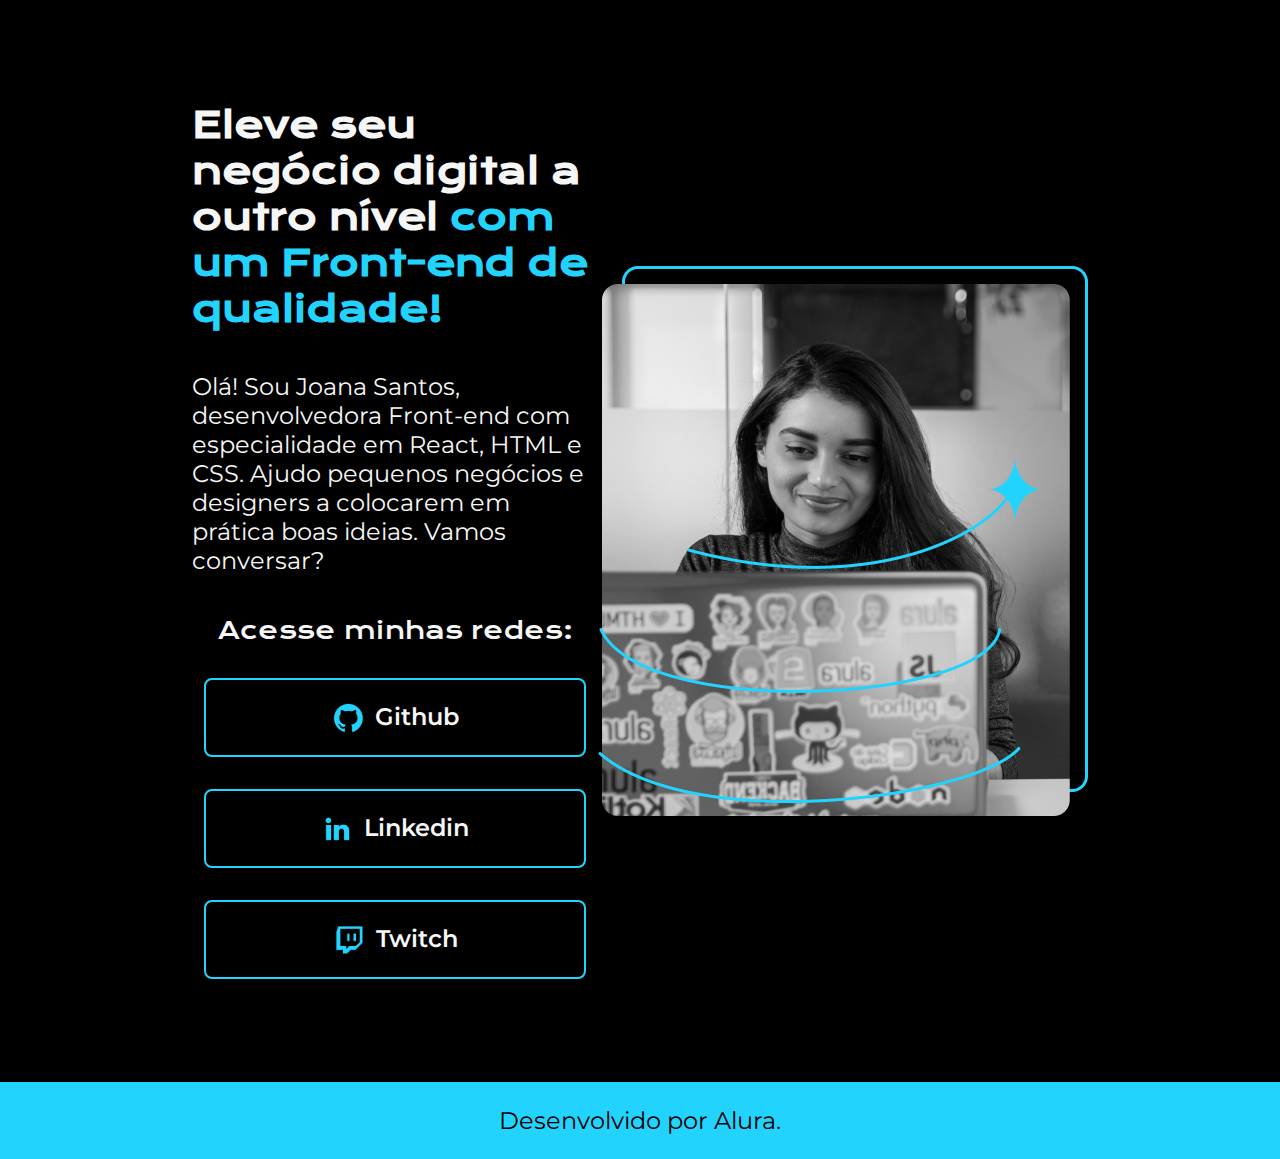
==== index.html @ 49134344 "Adcionando arquivos" ====
<!DOCTYPE html>
<html lang="pt-br">
<head>
    <meta charset="UTF-8">
    <meta http-equiv="X-UA-Compatible" content="IE=edge">
    <meta name="viewport" content="width=device-width, initial-scale=1.0">
    <title>Portifolio</title>
    <link rel="stylesheet" href="style.css">
</head>
<body>
    <header></header>
    <main class="apresentacao">
        <section class="apresentacao__conteudo">
            <h1 class="apresentacao__conteudo__titulo">Eleve seu negócio digital a outro nível <strong  class="titulo-destaque" >com um Front-end de qualidade!</strong></h1>
            <p class="apresentacao__conteudo__texto">Olá! Sou Joana Santos, desenvolvedora Front-end com especialidade em React, HTML e CSS. Ajudo pequenos negócios e designers a colocarem em prática boas ideias. Vamos conversar?</p>
             <div class="apresentacao__links">
                <h2 class="apresentacao__links__subtitulo">Acesse minhas redes:</h2>
                <a class="apresentacao__links__link" href="https://github.com/AndreSVyeyra">
                    <img src="./img/github.png">
                    Github
                </a>
                <a class="apresentacao__links__link" href="https://www.linkedin.com/in/andre-vyeyra/">
                    <img src="./img/linkedin.png">
                    Linkedin
                </a>
                <a class="apresentacao__links__link" href="https://www.linkedin.com/in/andre-vyeyra/">
                    <img src="./img/twitch.png">
                    Twitch
                </a>
            </div>
        </section>
        <img src="/img/Imagem.png" alt="Foto da Joana Santos programando">
    </main>
    <footer class="rodape">
        <p>Desenvolvido por Alura.</p>
    </footer>
</body>
</html>
---- style.css ----
@import url('https://fonts.googleapis.com/css2?family=Krona+One&family=Montserrat&family=Open+Sans:wght@500&display=swap');
@import url('https://fonts.googleapis.com/css2?family=Montserrat:wght@600&display=swap');

*{
    margin:0;
    padding:0;
}


body {
    box-sizing:border-box;
    background-color:#000000;
    color:#F6F6F6;
}

.titulo-destaque{
    color:#22D4FD;
}

.apresentacao{
    padding:8% 15%;
    display: flex;
    align-items:center;
    justify-content: space-between;
}

.apresentacao__conteudo{
    width:615px;
    display: flex;
    flex-direction: column;
    gap:40px;
}

.apresentacao__conteudo__titulo{
    font-size:36px;
    font-family: 'Krona One', sans-serif;
}

.apresentacao__conteudo__texto{
    font-size:24px;
    font-family: 'Montserrat', sans-serif;
}

.apresentacao__links{
    display: flex;
    flex-direction: column;
    justify-content: space-between;
    align-items: center;
    gap:32px;
}


.apresentacao__links__subtitulo{
    font-family: 'Krona One', sans-serif;
    font-weight: 400;
    font-size: 24px;
}

.apresentacao__links__link{
    /* background-color:#22d4fd; */
    display: flex;
    justify-content: center ;
    gap:10px;
    border: 2px solid #22d4fd;
    width: 378px;
    text-align: center;
    border-radius:8px;
    font-size: 24px;
    padding: 21.5px 0;
    color: #F6F6F6;
    text-decoration:none;
    font-family:'Montserrat', sans-serif;
    font-weight: 600;
}

.apresentacao__links__link:hover{
    background: #272727;
}

.rodape{
    color:#000000;
    background:#22D4FD;
    padding: 24px;
    text-align:center;
    font-family:'Montserrat', sans-serif;
    font-size:24px;
    width: 400;
}
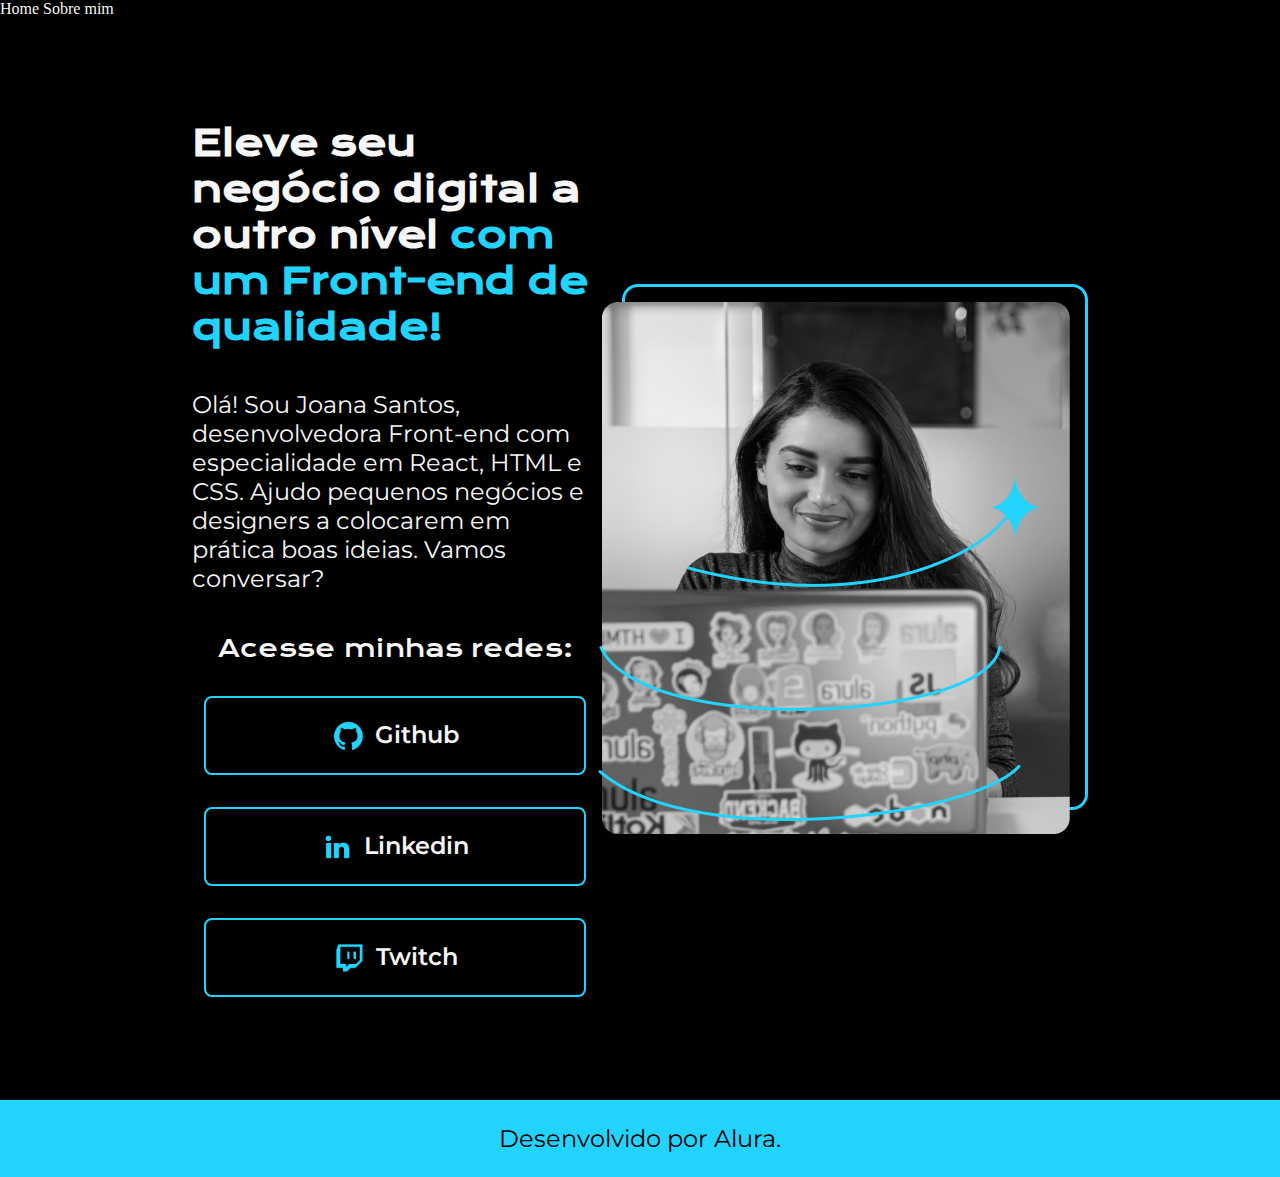
==== commit 7e21ea3e: "Adicionando arquivos ao footer" ====
--- a/index.html
+++ b/index.html
@@ -8,7 +8,12 @@
     <link rel="stylesheet" href="style.css">
 </head>
 <body>
-    <header></header>
+    <header>
+        <nav clas="cabecalho">
+            <a clas="cabecalho_link">Home</a>
+            <a class="cabecalho_link">Sobre mim</a>
+        </nav>
+    </header>
     <main class="apresentacao">
         <section class="apresentacao__conteudo">
             <h1 class="apresentacao__conteudo__titulo">Eleve seu negócio digital a outro nível <strong  class="titulo-destaque" >com um Front-end de qualidade!</strong></h1>
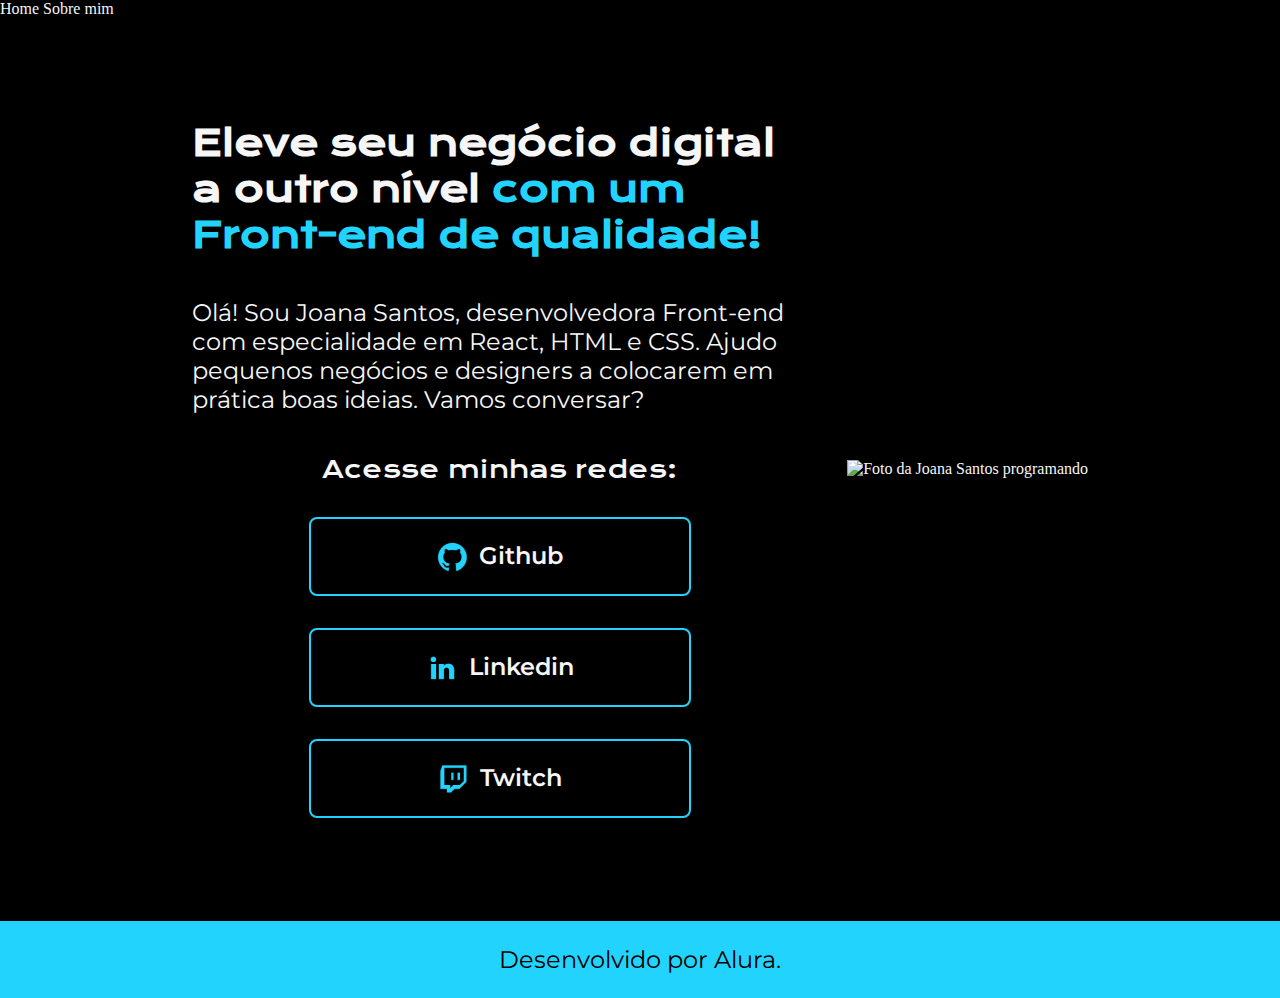
==== commit dafde5e3: "Alterando nomeclatura do arquivo imagem" ====
--- a/index.html
+++ b/index.html
@@ -34,7 +34,7 @@
                 </a>
             </div>
         </section>
-        <img src="/img/Imagem.png" alt="Foto da Joana Santos programando">
+        <img src="/img/imagem.png" alt="Foto da Joana Santos programando">
     </main>
     <footer class="rodape">
         <p>Desenvolvido por Alura.</p>
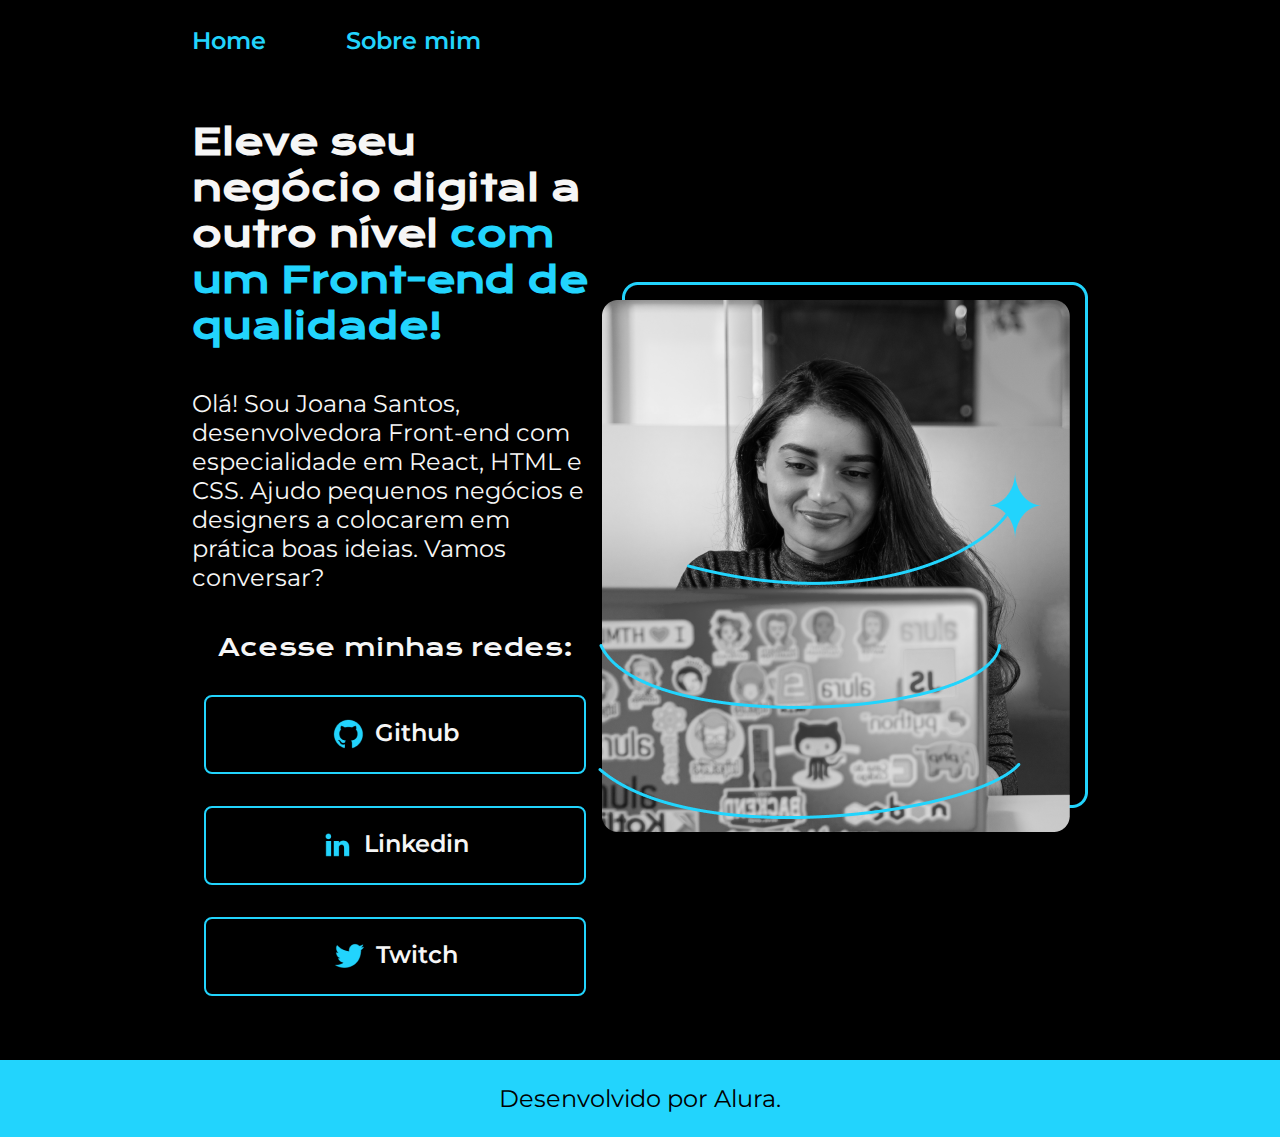
==== commit 74b2dfa8: "Adicionando novos arquivos" ====
--- a/index.html
+++ b/index.html
@@ -5,13 +5,13 @@
     <meta http-equiv="X-UA-Compatible" content="IE=edge">
     <meta name="viewport" content="width=device-width, initial-scale=1.0">
     <title>Portifolio</title>
-    <link rel="stylesheet" href="style.css">
+    <link rel="stylesheet" href="./styles/style.css">
 </head>
 <body>
-    <header>
-        <nav clas="cabecalho">
-            <a clas="cabecalho_link">Home</a>
-            <a class="cabecalho_link">Sobre mim</a>
+    <header class="cabecalho">
+        <nav class="cabecalho_menu">
+            <a class="cabecalho_link" href="index.html">Home</a>
+            <a class="cabecalho_link" href="about.html">Sobre mim</a>
         </nav>
     </header>
     <main class="apresentacao">
@@ -21,20 +21,20 @@
              <div class="apresentacao__links">
                 <h2 class="apresentacao__links__subtitulo">Acesse minhas redes:</h2>
                 <a class="apresentacao__links__link" href="https://github.com/AndreSVyeyra">
-                    <img src="./img/github.png">
+                    <img src="./assets/github.png">
                     Github
                 </a>
                 <a class="apresentacao__links__link" href="https://www.linkedin.com/in/andre-vyeyra/">
-                    <img src="./img/linkedin.png">
+                    <img src="./assets/linkedin.png">
                     Linkedin
                 </a>
                 <a class="apresentacao__links__link" href="https://www.linkedin.com/in/andre-vyeyra/">
-                    <img src="./img/twitch.png">
+                    <img src="./assets/twitter.png">
                     Twitch
                 </a>
             </div>
         </section>
-        <img src="/img/imagem.png" alt="Foto da Joana Santos programando">
+        <img src="/assets/imagem.png" alt="Foto da Joana Santos programando">
     </main>
     <footer class="rodape">
         <p>Desenvolvido por Alura.</p>
--- a/styles/style.css
+++ b/styles/style.css
@@ -0,0 +1,107 @@
+@import url('https://fonts.googleapis.com/css2?family=Krona+One&family=Montserrat&family=Open+Sans:wght@500&display=swap');
+@import url('https://fonts.googleapis.com/css2?family=Montserrat:wght@600&display=swap');
+
+*{
+    margin:0;
+    padding:0;
+}
+
+
+body {
+    box-sizing:border-box;
+    background-color:#000000;
+    color:#F6F6F6;
+}
+
+.cabecalho{
+    padding: 2% 0% 0% 15%;
+}
+
+.cabecalho_menu{
+    display: flex;
+    gap:80px;
+}
+
+.cabecalho_link{
+    font-family: 'Montserrat' , sans-serif;
+    font-size: 24px;
+    font-weight: 600;
+    color:#22D4FD;
+    text-decoration: none;
+}
+
+.apresentacao{
+    padding:5% 15%;
+    display: flex;
+    align-items:center;
+    justify-content: space-between;
+}
+
+.apresentacao__conteudo{
+    width:615px;
+    display: flex;
+    flex-direction: column;
+    gap:40px;
+}
+
+.apresentacao__conteudo__titulo{
+    font-size:36px;
+    font-family: 'Krona One', sans-serif;
+}
+
+.titulo-destaque{
+    color:#22D4FD;
+}
+
+
+.apresentacao__conteudo__texto{
+    font-size:24px;
+    font-family: 'Montserrat', sans-serif;
+}
+
+.apresentacao__links{
+    display: flex;
+    flex-direction: column;
+    justify-content: space-between;
+    align-items: center;
+    gap:32px;
+}
+
+
+.apresentacao__links__subtitulo{
+    font-family: 'Krona One', sans-serif;
+    font-weight: 400;
+    font-size: 24px;
+}
+
+.apresentacao__links__link{
+    /* background-color:#22d4fd; */
+    display: flex;
+    justify-content: center ;
+    gap:10px;
+    border: 2px solid #22d4fd;
+    width: 378px;
+    text-align: center;
+    border-radius:8px;
+    font-size: 24px;
+    padding: 21.5px 0;
+    color: #F6F6F6;
+    text-decoration:none;
+    font-family:'Montserrat', sans-serif;
+    font-weight: 600;
+}
+
+.apresentacao__links__link:hover{
+    background: #272727;
+}
+
+.rodape{
+    color:#000000;
+    background:#22D4FD;
+    padding: 24px;
+    text-align:center;
+    font-family:'Montserrat', sans-serif;
+    font-size:24px;
+    width: 400;
+}
+
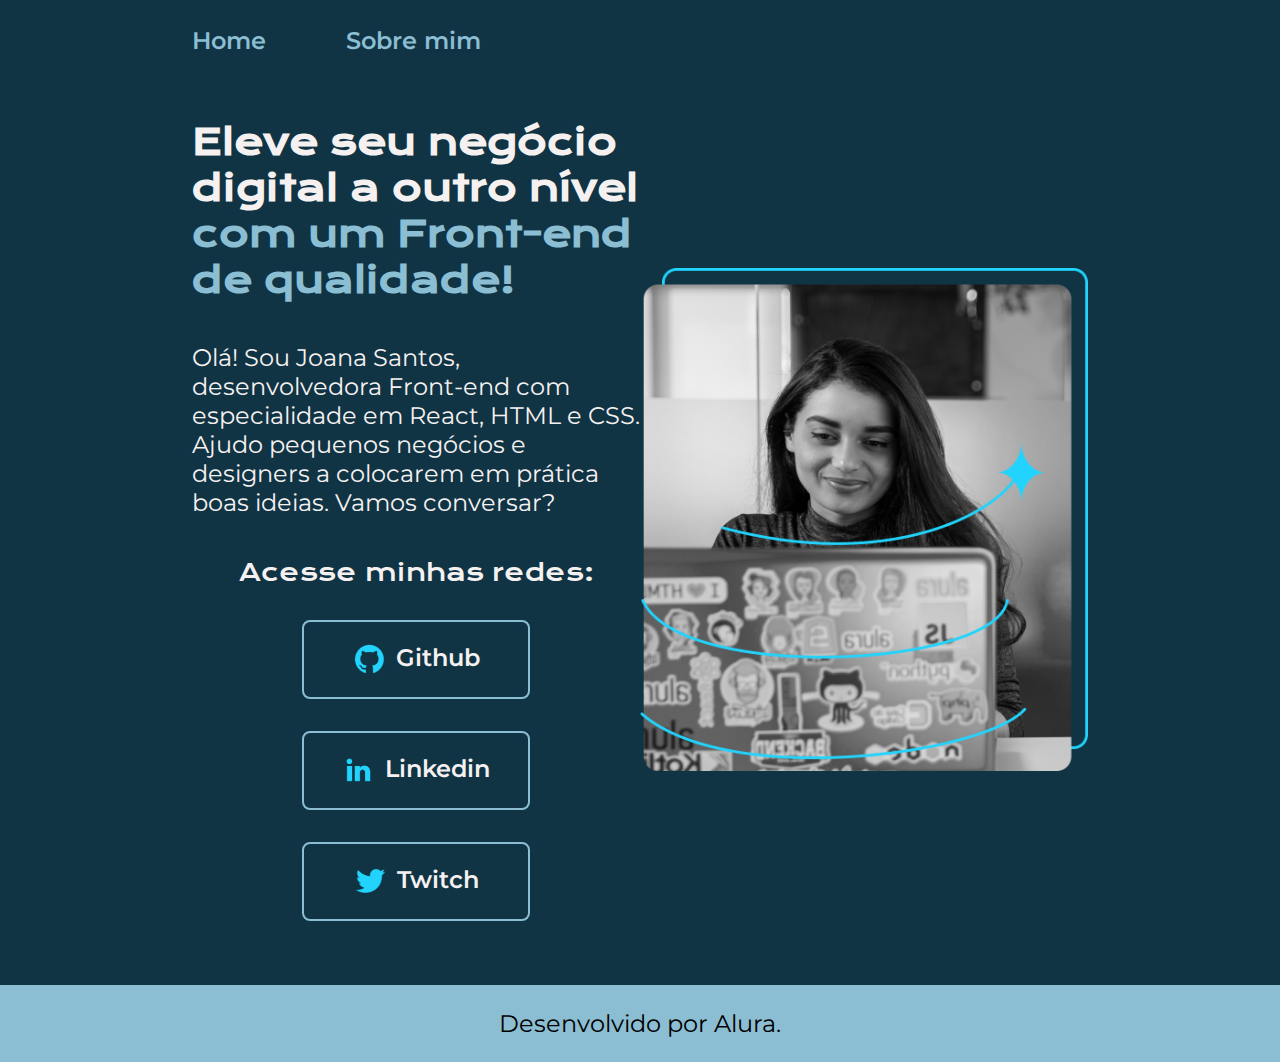
==== commit c5574c7c: "Adicionando novos recursos aprendido nas aulas" ====
--- a/index.html
+++ b/index.html
@@ -34,7 +34,7 @@
                 </a>
             </div>
         </section>
-        <img src="/assets/imagem.png" alt="Foto da Joana Santos programando">
+        <img class="imagem" src="/assets/imagem.png" alt="Foto da Joana Santos programando">
     </main>
     <footer class="rodape">
         <p>Desenvolvido por Alura.</p>
--- a/styles/style.css
+++ b/styles/style.css
@@ -7,10 +7,19 @@
 }
 
 
+:root {
+    --cor-fundo-primaria:#103444;
+    --cor-fundo-secundaria:#F6F1F1;
+    --cor-fundo-terciaria:#8bbdd3;
+
+    --font-primaria:'Montserrat' , sans-serif;
+    --font-secundaria: 'Krona One', sans-serif;
+}
+
 body {
     box-sizing:border-box;
-    background-color:#000000;
-    color:#F6F6F6;
+    background-color:var(--cor-fundo-primaria);
+    color:var(--cor-fundo-secundaria);
 }
 
 .cabecalho{
@@ -23,10 +32,10 @@
 }
 
 .cabecalho_link{
-    font-family: 'Montserrat' , sans-serif;
-    font-size: 24px;
+    font-family: var(--font-primaria);
+    font-size: 1.5rem;
     font-weight: 600;
-    color:#22D4FD;
+    color:var(--cor-fundo-terciaria);
     text-decoration: none;
 }
 
@@ -38,25 +47,25 @@
 }
 
 .apresentacao__conteudo{
-    width:615px;
+    width:50%;
     display: flex;
     flex-direction: column;
     gap:40px;
 }
 
 .apresentacao__conteudo__titulo{
-    font-size:36px;
-    font-family: 'Krona One', sans-serif;
+    font-size:2.25rem;
+    font-family: var(--font-secundaria);
 }
 
 .titulo-destaque{
-    color:#22D4FD;
+    color:var(--cor-fundo-terciaria);
 }
 
 
 .apresentacao__conteudo__texto{
-    font-size:24px;
-    font-family: 'Montserrat', sans-serif;
+    font-size:1.5rem;
+    font-family: var(--font-primaria);
 }
 
 .apresentacao__links{
@@ -69,7 +78,7 @@
 
 
 .apresentacao__links__subtitulo{
-    font-family: 'Krona One', sans-serif;
+    font-family: var(--font-secundaria);
     font-weight: 400;
     font-size: 24px;
 }
@@ -79,15 +88,15 @@
     display: flex;
     justify-content: center ;
     gap:10px;
-    border: 2px solid #22d4fd;
-    width: 378px;
+    border: 2px solid var(--cor-fundo-terciaria);
+    width: 50%;
     text-align: center;
     border-radius:8px;
     font-size: 24px;
     padding: 21.5px 0;
-    color: #F6F6F6;
+    color: var(--cor-fundo-secundaria);
     text-decoration:none;
-    font-family:'Montserrat', sans-serif;
+    font-family:var(--font-primaria);
     font-weight: 600;
 }
 
@@ -95,13 +104,17 @@
     background: #272727;
 }
 
+.imagem{
+    width: 50%;
+}
+
 .rodape{
     color:#000000;
-    background:#22D4FD;
-    padding: 24px;
+    background:var(--cor-fundo-terciaria);
+    padding: 1.5rem;
     text-align:center;
-    font-family:'Montserrat', sans-serif;
-    font-size:24px;
+    font-family:var(--font-primaria);
+    font-size:1.5rem;
     width: 400;
 }
 
